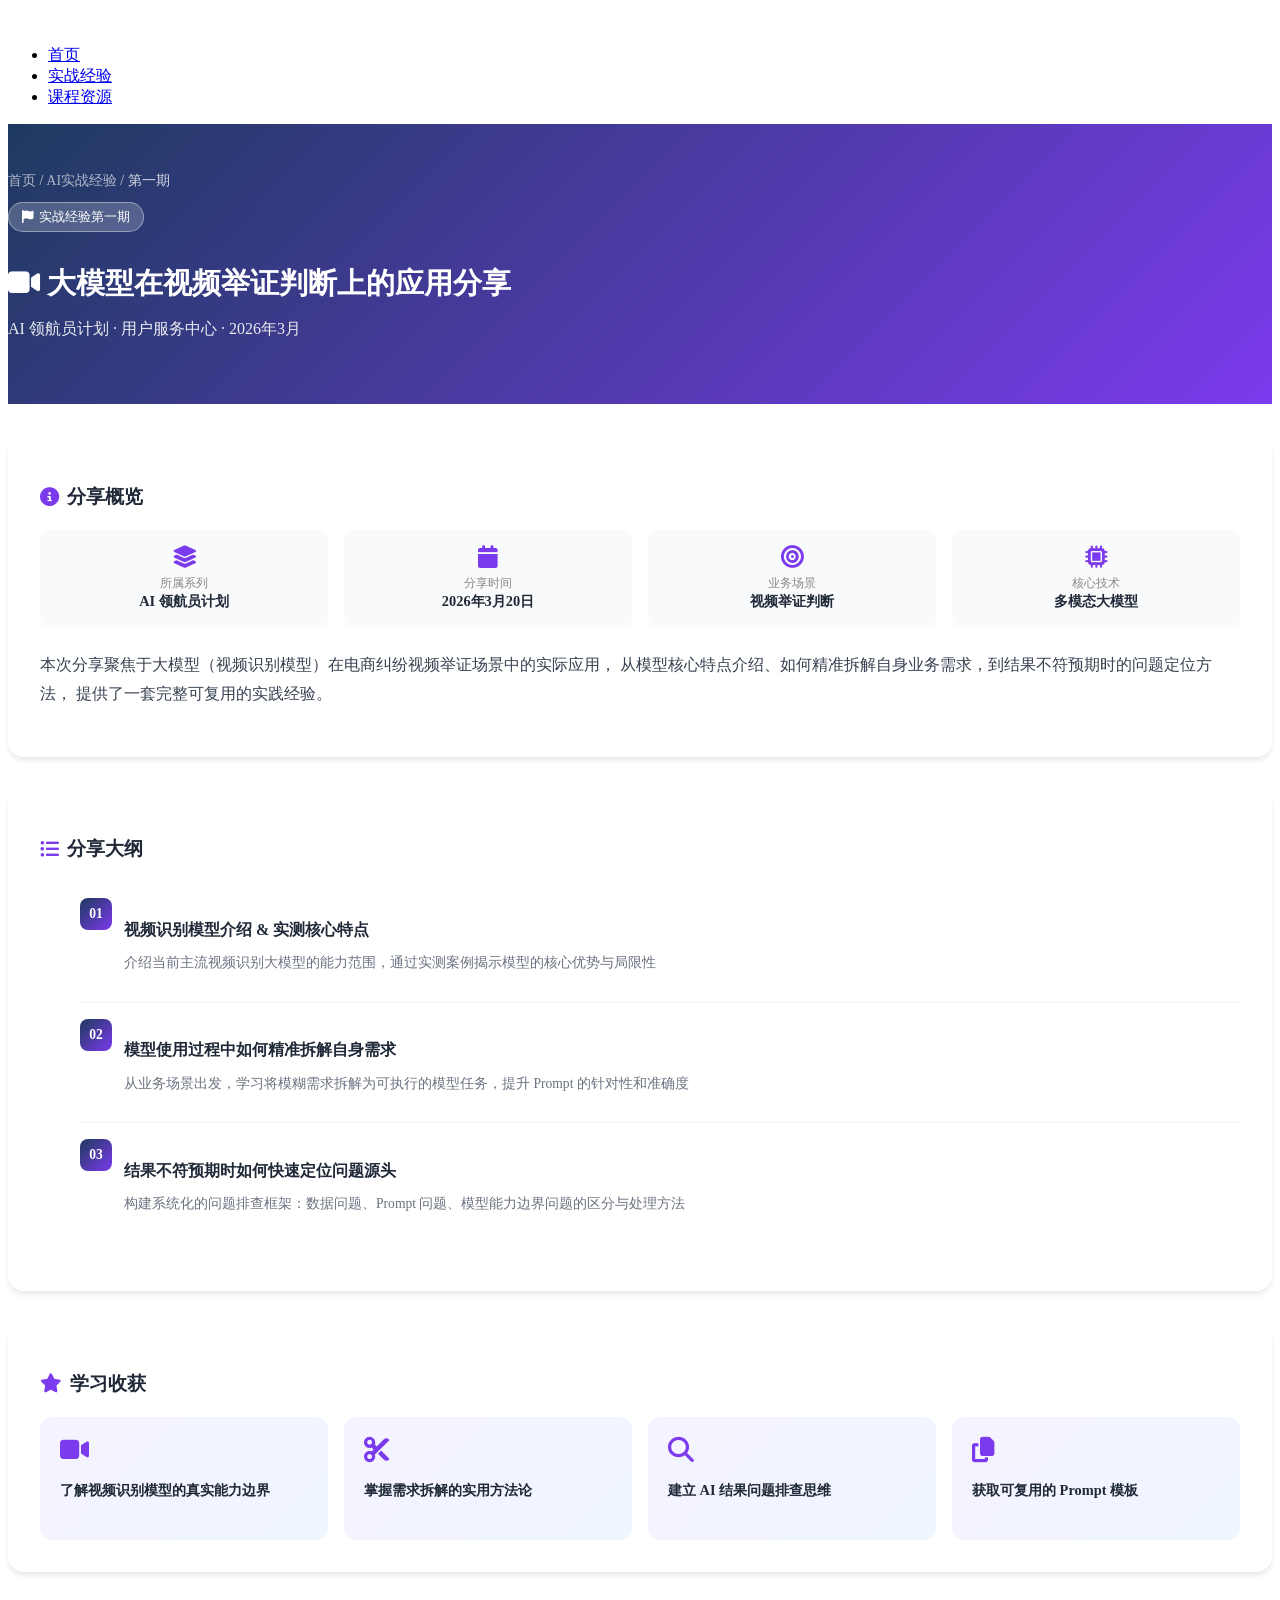
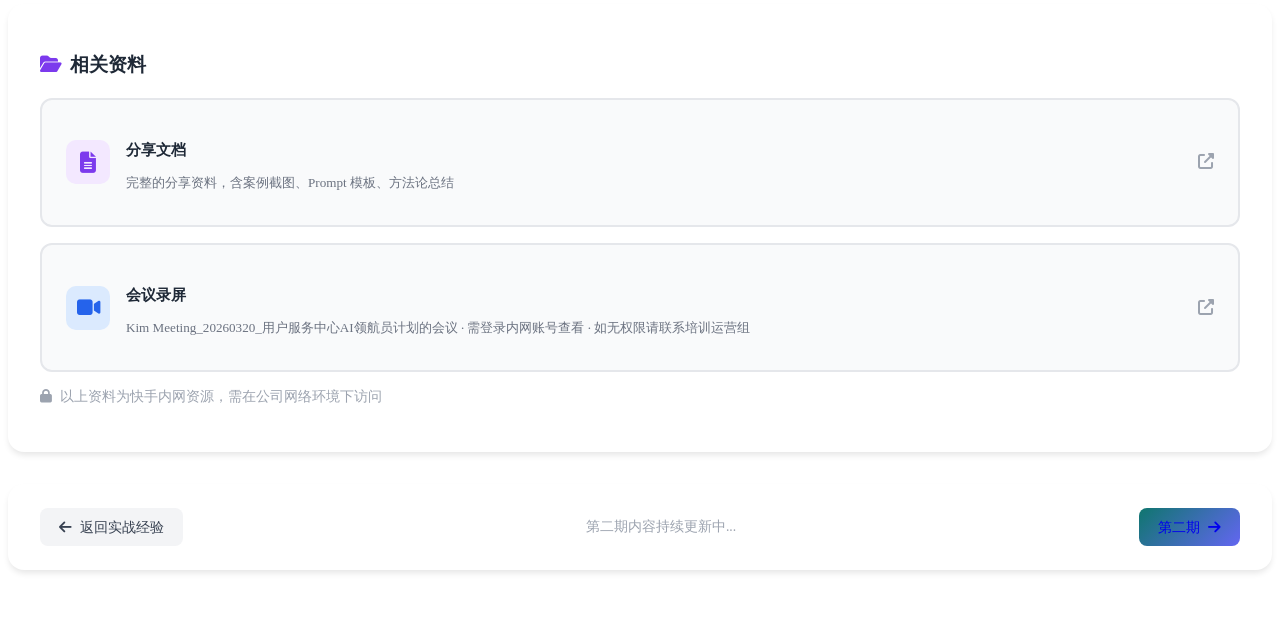
==== cases/case-01-video.html @ 4a6ee48a "sync: 同步AI学习库全量内容" ====
<!DOCTYPE html>
<html lang="zh-CN">
<head>
    <meta charset="UTF-8">
    <meta name="viewport" content="width=device-width, initial-scale=1.0">
    <title>大模型在视频举证判断上的应用分享 - AI智能应用学习库</title>
    <link rel="stylesheet" href="../styles.css">
    <link rel="stylesheet" href="https://cdnjs.cloudflare.com/ajax/libs/font-awesome/6.4.0/css/all.min.css">
    <style>
        .page-hero { background: linear-gradient(135deg, #1E3A5F 0%, #7C3AED 100%); color: white; padding: 3rem 0; }
        .page-hero h1 { font-size: 1.8rem; margin-bottom: 0.5rem; line-height: 1.4; }
        .page-hero p { opacity: 0.9; }
        .case-detail { padding: 2rem 0 4rem; }
        .info-card { background: white; border-radius: 16px; box-shadow: 0 4px 6px -1px rgba(0,0,0,0.1); padding: 2rem; margin-bottom: 2rem; }
        .info-card h2 { font-size: 1.2rem; color: #1F2937; margin-bottom: 1.25rem; display: flex; align-items: center; gap: 0.5rem; }
        .info-card h2 i { color: #7C3AED; }
        .meta-grid { display: grid; grid-template-columns: repeat(auto-fit, minmax(160px, 1fr)); gap: 1rem; margin-bottom: 1.5rem; }
        .meta-item { background: #F9FAFB; border-radius: 10px; padding: 1rem; text-align: center; }
        .meta-item i { font-size: 1.4rem; color: #7C3AED; margin-bottom: 0.4rem; display: block; }
        .meta-item .label { font-size: 0.78rem; color: #888; }
        .meta-item .value { font-weight: 600; color: #1F2937; font-size: 0.9rem; }
        .outline-list { list-style: none; }
        .outline-item { display: flex; align-items: flex-start; gap: 0.75rem; padding: 1rem 0; border-bottom: 1px solid #F3F4F6; }
        .outline-item:last-child { border-bottom: none; }
        .outline-num { background: linear-gradient(135deg, #1E3A5F, #7C3AED); color: white; width: 32px; height: 32px; border-radius: 8px; display: flex; align-items: center; justify-content: center; font-size: 0.85rem; flex-shrink: 0; font-weight: 600; }
        .outline-info h4 { font-size: 1rem; color: #1F2937; margin-bottom: 0.2rem; }
        .outline-info p { font-size: 0.85rem; color: #6B7280; }
        .resource-box { display: flex; flex-direction: column; gap: 1rem; }
        .resource-btn { display: flex; align-items: center; gap: 1rem; background: #F9FAFB; border: 2px solid #E5E7EB; border-radius: 12px; padding: 1.25rem 1.5rem; text-decoration: none; color: #1F2937; transition: all 0.3s; }
        .resource-btn:hover { border-color: #7C3AED; background: #F5F3FF; }
        .resource-btn .icon { width: 44px; height: 44px; border-radius: 10px; display: flex; align-items: center; justify-content: center; font-size: 1.3rem; flex-shrink: 0; }
        .resource-btn .icon.purple { background: #F3E8FF; color: #7C3AED; }
        .resource-btn .icon.blue { background: #DBEAFE; color: #2563EB; }
        .resource-btn .icon.gray { background: #F3F4F6; color: #6B7280; }
        .resource-btn .text h4 { font-size: 0.95rem; font-weight: 600; margin-bottom: 0.15rem; }
        .resource-btn .text p { font-size: 0.82rem; color: #6B7280; }
        .resource-btn .arrow { margin-left: auto; color: #9CA3AF; }
        .takeaway-grid { display: grid; grid-template-columns: repeat(auto-fit, minmax(220px, 1fr)); gap: 1rem; }
        .takeaway-item { background: linear-gradient(135deg, #F5F3FF, #EFF6FF); border-radius: 12px; padding: 1.25rem; }
        .takeaway-item i { font-size: 1.6rem; color: #7C3AED; margin-bottom: 0.5rem; display: block; }
        .takeaway-item h4 { font-size: 0.9rem; color: #1F2937; font-weight: 600; }
        .series-badge { display: inline-flex; align-items: center; gap: 0.4rem; background: rgba(255,255,255,0.2); border: 1px solid rgba(255,255,255,0.4); padding: 0.3rem 0.8rem; border-radius: 20px; font-size: 0.82rem; margin-bottom: 0.75rem; }
        .nav-bottom { background: white; border-radius: 16px; box-shadow: 0 4px 6px -1px rgba(0,0,0,0.1); padding: 1.5rem 2rem; display: flex; align-items: center; justify-content: space-between; flex-wrap: wrap; gap: 1rem; }
        .nav-btn { display: inline-flex; align-items: center; gap: 0.5rem; padding: 0.6rem 1.2rem; border-radius: 8px; text-decoration: none; font-size: 0.9rem; font-weight: 500; transition: opacity 0.3s; }
        .nav-btn.back { background: #F3F4F6; color: #374151; }
        .nav-btn.back:hover { background: #E5E7EB; }
        .nav-btn.next { background: #6B7280; color: white; cursor: default; opacity: 0.5; }
    </style>
</head>
<body>
    <nav class="navbar">
        <div class="container">
            <a href="../index.html" class="nav-brand" style="color:white;text-decoration:none;">
                <i class="fas fa-brain"></i><span>AI学习</span>
            </a>
            <ul class="nav-menu">
                <li><a href="../index.html">首页</a></li>
                <li><a href="../index.html#cases">实战经验</a></li>
                <li><a href="../index.html#courses">课程资源</a></li>
            </ul>
        </div>
    </nav>

    <div class="page-hero">
        <div class="container">
            <div style="margin-bottom:0.75rem; opacity:0.8; font-size:0.85rem;">
                <a href="../index.html" style="color:rgba(255,255,255,0.8);text-decoration:none;">首页</a>
                / <a href="../index.html#cases" style="color:rgba(255,255,255,0.8);text-decoration:none;">AI实战经验</a>
                / <span>第一期</span>
            </div>
            <div class="series-badge"><i class="fas fa-flag"></i> 实战经验第一期</div>
            <h1><i class="fas fa-video"></i> 大模型在视频举证判断上的应用分享</h1>
            <p>AI 领航员计划 · 用户服务中心 · 2026年3月</p>
        </div>
    </div>

    <div class="case-detail">
        <div class="container">

            <!-- 基本信息 -->
            <div class="info-card">
                <h2><i class="fas fa-info-circle"></i> 分享概览</h2>
                <div class="meta-grid">
                    <div class="meta-item">
                        <i class="fas fa-layer-group"></i>
                        <div class="label">所属系列</div>
                        <div class="value">AI 领航员计划</div>
                    </div>
                    <div class="meta-item">
                        <i class="fas fa-calendar"></i>
                        <div class="label">分享时间</div>
                        <div class="value">2026年3月20日</div>
                    </div>
                    <div class="meta-item">
                        <i class="fas fa-bullseye"></i>
                        <div class="label">业务场景</div>
                        <div class="value">视频举证判断</div>
                    </div>
                    <div class="meta-item">
                        <i class="fas fa-microchip"></i>
                        <div class="label">核心技术</div>
                        <div class="value">多模态大模型</div>
                    </div>
                </div>
                <p style="color:#374151; line-height:1.8;">
                    本次分享聚焦于大模型（视频识别模型）在电商纠纷视频举证场景中的实际应用，
                    从模型核心特点介绍、如何精准拆解自身业务需求，到结果不符预期时的问题定位方法，
                    提供了一套完整可复用的实践经验。
                </p>
            </div>

            <!-- 分享大纲 -->
            <div class="info-card">
                <h2><i class="fas fa-list-ul"></i> 分享大纲</h2>
                <ul class="outline-list">
                    <li class="outline-item">
                        <div class="outline-num">01</div>
                        <div class="outline-info">
                            <h4>视频识别模型介绍 &amp; 实测核心特点</h4>
                            <p>介绍当前主流视频识别大模型的能力范围，通过实测案例揭示模型的核心优势与局限性</p>
                        </div>
                    </li>
                    <li class="outline-item">
                        <div class="outline-num">02</div>
                        <div class="outline-info">
                            <h4>模型使用过程中如何精准拆解自身需求</h4>
                            <p>从业务场景出发，学习将模糊需求拆解为可执行的模型任务，提升 Prompt 的针对性和准确度</p>
                        </div>
                    </li>
                    <li class="outline-item">
                        <div class="outline-num">03</div>
                        <div class="outline-info">
                            <h4>结果不符预期时如何快速定位问题源头</h4>
                            <p>构建系统化的问题排查框架：数据问题、Prompt 问题、模型能力边界问题的区分与处理方法</p>
                        </div>
                    </li>
                </ul>
            </div>

            <!-- 学习收获 -->
            <div class="info-card">
                <h2><i class="fas fa-star"></i> 学习收获</h2>
                <div class="takeaway-grid">
                    <div class="takeaway-item">
                        <i class="fas fa-video"></i>
                        <h4>了解视频识别模型的真实能力边界</h4>
                    </div>
                    <div class="takeaway-item">
                        <i class="fas fa-cut"></i>
                        <h4>掌握需求拆解的实用方法论</h4>
                    </div>
                    <div class="takeaway-item">
                        <i class="fas fa-search"></i>
                        <h4>建立 AI 结果问题排查思维</h4>
                    </div>
                    <div class="takeaway-item">
                        <i class="fas fa-copy"></i>
                        <h4>获取可复用的 Prompt 模板</h4>
                    </div>
                </div>
            </div>

            <!-- 资料获取 -->
            <div class="info-card">
                <h2><i class="fas fa-folder-open"></i> 相关资料</h2>
                <div class="resource-box">
                    <a href="https://docs.corp.kuaishou.com/d/home/fcADYPCc9VIPraGzeUcB0r8sg" target="_blank" class="resource-btn">
                        <div class="icon purple"><i class="fas fa-file-alt"></i></div>
                        <div class="text">
                            <h4>分享文档</h4>
                            <p>完整的分享资料，含案例截图、Prompt 模板、方法论总结</p>
                        </div>
                        <div class="arrow"><i class="fas fa-external-link-alt"></i></div>
                    </a>
                    <a href="https://docs.corp.kuaishou.com/file/fcAAKhbG3zj_QWT_fup1BuYsq" target="_blank" class="resource-btn">
                        <div class="icon blue"><i class="fas fa-video"></i></div>
                        <div class="text">
                            <h4>会议录屏</h4>
                            <p>Kim Meeting_20260320_用户服务中心AI领航员计划的会议 · 需登录内网账号查看 · 如无权限请联系培训运营组</p>
                        </div>
                        <div class="arrow"><i class="fas fa-external-link-alt"></i></div>
                    </a>
                </div>
                <p style="margin-top:1rem; font-size:0.85rem; color:#9CA3AF;">
                    <i class="fas fa-lock" style="margin-right:0.3rem;"></i>
                    以上资料为快手内网资源，需在公司网络环境下访问
                </p>
            </div>

            <!-- 底部导航 -->
            <div class="nav-bottom">
                <a href="../index.html#cases" class="nav-btn back">
                    <i class="fas fa-arrow-left"></i> 返回实战经验
                </a>
                <span style="color:#9CA3AF; font-size:0.85rem;">第二期内容持续更新中...</span>
                <a href="case-02-html.html" class="nav-btn prev" style="background:linear-gradient(135deg,#0F766E,#6366F1);">
                    第二期 <i class="fas fa-arrow-right"></i>
                </a>
            </div>

        </div>
    </div>
</body>
</html>
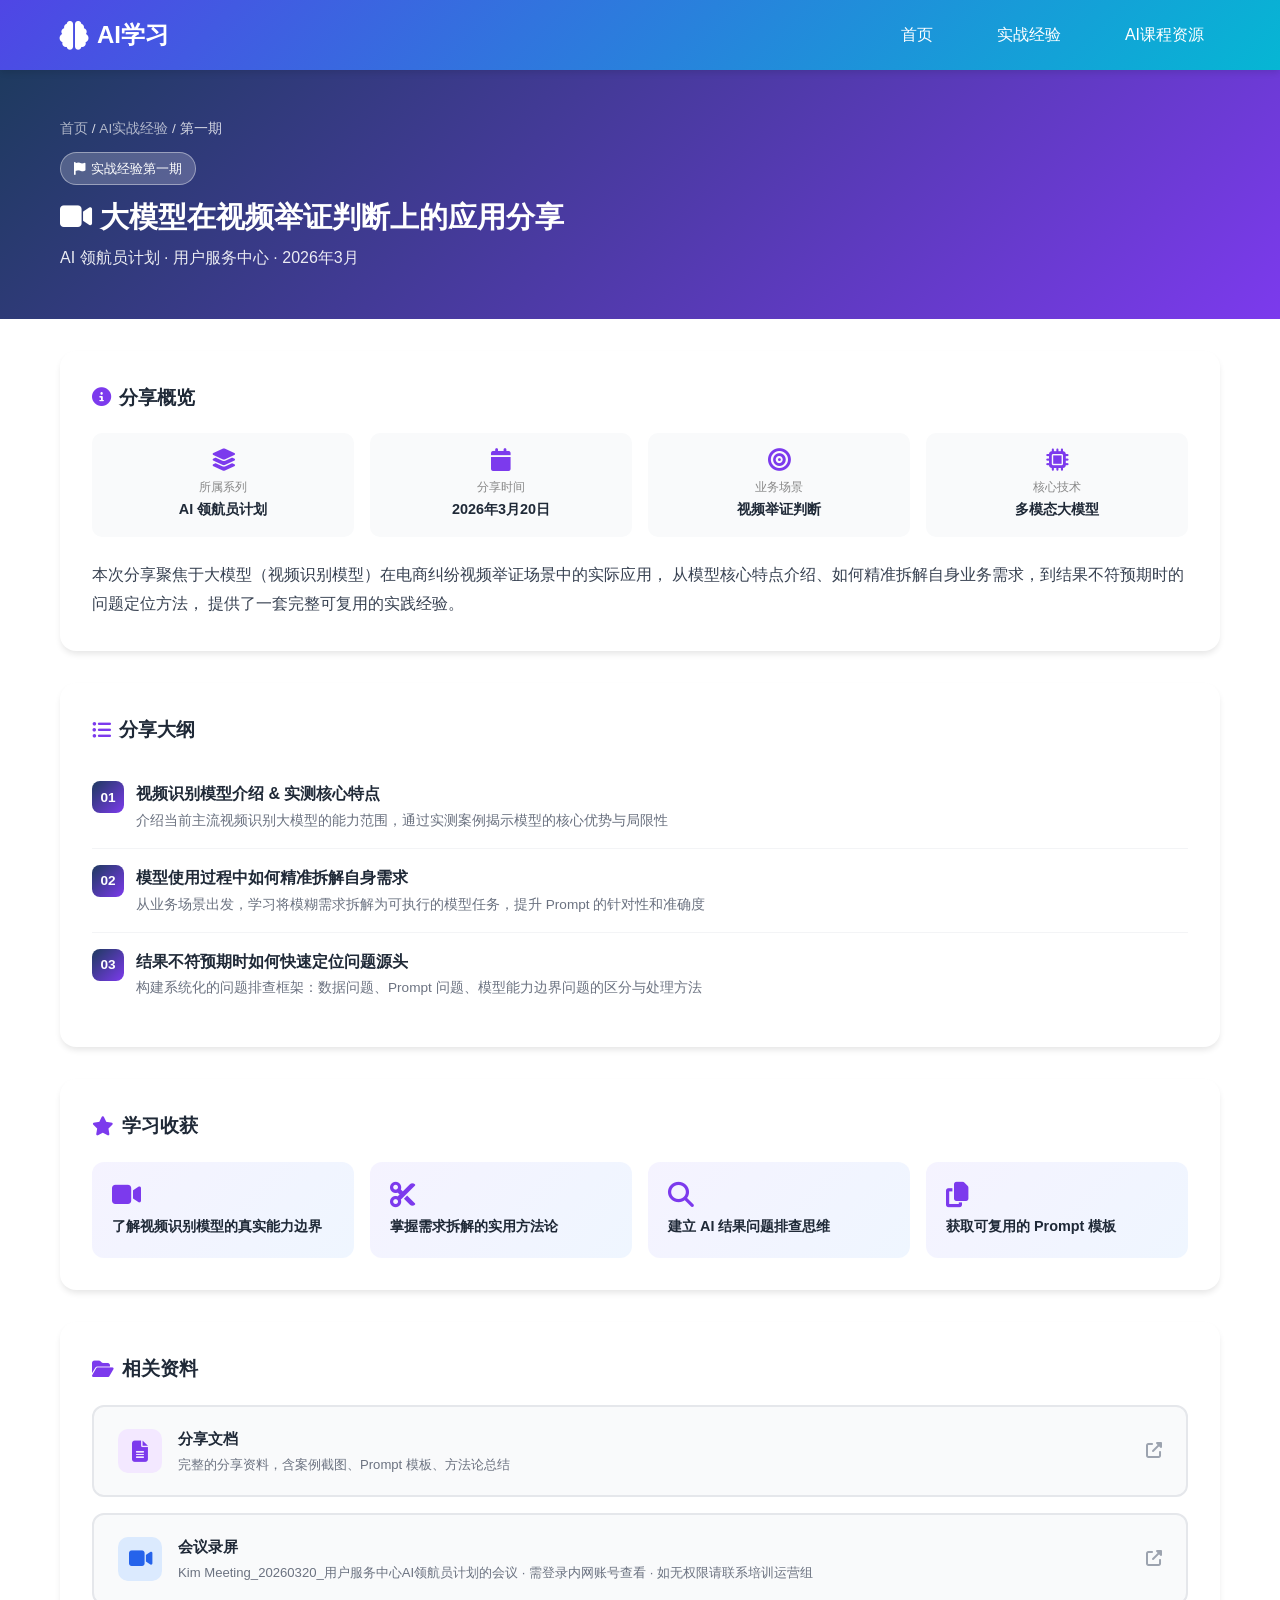
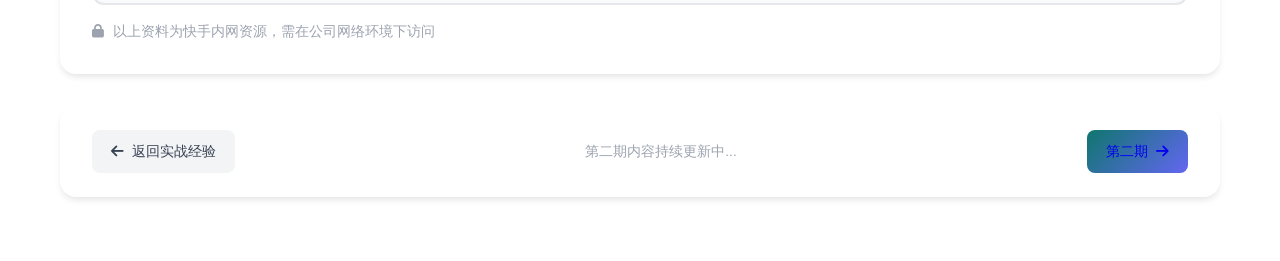
==== commit 68504249: "课程资源→AI课程资源" ====
--- a/cases/case-01-video.html
+++ b/cases/case-01-video.html
@@ -56,7 +56,7 @@
             <ul class="nav-menu">
                 <li><a href="../index.html">首页</a></li>
                 <li><a href="../index.html#cases">实战经验</a></li>
-                <li><a href="../index.html#courses">课程资源</a></li>
+                <li><a href="../index.html#courses">AI课程资源</a></li>
             </ul>
         </div>
     </nav>
--- a/styles.css
+++ b/styles.css
@@ -0,0 +1,825 @@
+/* 全局样式 */
+* {
+    margin: 0;
+    padding: 0;
+    box-sizing: border-box;
+}
+
+:root {
+    --primary-color: #4F46E5;
+    --secondary-color: #06B6D4;
+    --success-color: #10B981;
+    --warning-color: #F59E0B;
+    --danger-color: #EF4444;
+    --dark-color: #1F2937;
+    --light-color: #F9FAFB;
+    --text-color: #374151;
+    --border-color: #E5E7EB;
+    --shadow: 0 4px 6px -1px rgba(0, 0, 0, 0.1);
+    --shadow-lg: 0 10px 15px -3px rgba(0, 0, 0, 0.1);
+}
+
+body {
+    font-family: -apple-system, BlinkMacSystemFont, 'Segoe UI', 'PingFang SC', 'Hiragino Sans GB', 
+                 'Microsoft YaHei', 'Helvetica Neue', Helvetica, Arial, sans-serif;
+    line-height: 1.6;
+    color: var(--text-color);
+    background-color: #fff;
+}
+
+.container {
+    max-width: 1200px;
+    margin: 0 auto;
+    padding: 0 20px;
+}
+
+/* 导航栏 */
+.navbar {
+    background: linear-gradient(135deg, var(--primary-color) 0%, var(--secondary-color) 100%);
+    color: white;
+    padding: 1rem 0;
+    position: sticky;
+    top: 0;
+    z-index: 1000;
+    box-shadow: var(--shadow);
+}
+
+.navbar .container {
+    display: flex;
+    justify-content: space-between;
+    align-items: center;
+}
+
+.nav-brand {
+    display: flex;
+    align-items: center;
+    gap: 0.5rem;
+    font-size: 1.5rem;
+    font-weight: bold;
+}
+
+.nav-brand i {
+    font-size: 1.8rem;
+}
+
+.nav-menu {
+    display: flex;
+    list-style: none;
+    gap: 2rem;
+}
+
+.nav-menu a {
+    color: white;
+    text-decoration: none;
+    font-weight: 500;
+    transition: opacity 0.3s;
+    padding: 0.5rem 1rem;
+    border-radius: 8px;
+}
+
+.nav-menu a:hover,
+.nav-menu a.active {
+    background: rgba(255, 255, 255, 0.2);
+}
+
+.mobile-menu-toggle {
+    display: none;
+    background: none;
+    border: none;
+    color: white;
+    font-size: 1.5rem;
+    cursor: pointer;
+}
+
+/* 英雄区 */
+.hero {
+    background: linear-gradient(135deg, #667eea 0%, #764ba2 100%);
+    color: white;
+    padding: 6rem 0;
+    text-align: center;
+}
+
+.hero-content {
+    max-width: 800px;
+    margin: 0 auto;
+}
+
+.hero-title {
+    font-size: 3rem;
+    margin-bottom: 1rem;
+    display: flex;
+    align-items: center;
+    justify-content: center;
+    gap: 1rem;
+}
+
+.hero-title i {
+    font-size: 3.5rem;
+    animation: bounce 2s infinite;
+}
+
+@keyframes bounce {
+    0%, 100% { transform: translateY(0); }
+    50% { transform: translateY(-10px); }
+}
+
+.hero-subtitle {
+    font-size: 1.5rem;
+    margin-bottom: 1rem;
+    font-weight: 600;
+}
+
+.hero-description {
+    font-size: 1.1rem;
+    margin-bottom: 2rem;
+    line-height: 1.8;
+    opacity: 0.95;
+}
+
+.hero-buttons {
+    display: flex;
+    gap: 1rem;
+    justify-content: center;
+    flex-wrap: wrap;
+}
+
+/* 按钮样式 */
+.btn {
+    display: inline-flex;
+    align-items: center;
+    gap: 0.5rem;
+    padding: 0.75rem 1.5rem;
+    border-radius: 8px;
+    text-decoration: none;
+    font-weight: 600;
+    transition: all 0.3s;
+    border: none;
+    cursor: pointer;
+}
+
+.btn-primary {
+    background: white;
+    color: var(--primary-color);
+}
+
+.btn-primary:hover {
+    transform: translateY(-2px);
+    box-shadow: var(--shadow-lg);
+}
+
+.btn-secondary {
+    background: rgba(255, 255, 255, 0.2);
+    color: white;
+    border: 2px solid white;
+}
+
+.btn-secondary:hover {
+    background: rgba(255, 255, 255, 0.3);
+}
+
+/* 通用区块样式 */
+.content-section {
+    padding: 5rem 0;
+}
+
+.bg-light {
+    background-color: var(--light-color);
+}
+
+.section-title {
+    font-size: 2.5rem;
+    text-align: center;
+    margin-bottom: 1rem;
+    color: var(--dark-color);
+    display: flex;
+    align-items: center;
+    justify-content: center;
+    gap: 1rem;
+}
+
+.section-subtitle {
+    text-align: center;
+    font-size: 1.1rem;
+    color: var(--text-color);
+    margin-bottom: 3rem;
+}
+
+/* 为什么区块 */
+.why-section {
+    padding: 5rem 0;
+    background: linear-gradient(to bottom, white, var(--light-color));
+}
+
+.why-content {
+    max-width: 900px;
+    margin: 0 auto;
+}
+
+.problem-list {
+    display: grid;
+    grid-template-columns: repeat(auto-fit, minmax(250px, 1fr));
+    gap: 1.5rem;
+    margin: 2rem 0;
+}
+
+.problem-item {
+    display: flex;
+    align-items: center;
+    gap: 1rem;
+    padding: 1rem;
+    background: white;
+    border-radius: 8px;
+    box-shadow: var(--shadow);
+}
+
+.problem-item i {
+    color: var(--danger-color);
+    font-size: 1.5rem;
+}
+
+.solution-box {
+    background: linear-gradient(135deg, var(--primary-color), var(--secondary-color));
+    color: white;
+    padding: 2rem;
+    border-radius: 12px;
+    margin-top: 2rem;
+}
+
+.solution-box h3 {
+    font-size: 1.5rem;
+    margin-bottom: 1rem;
+    display: flex;
+    align-items: center;
+    gap: 0.5rem;
+}
+
+.solution-list {
+    list-style: none;
+}
+
+.solution-list li {
+    display: flex;
+    align-items: center;
+    gap: 0.5rem;
+    padding: 0.5rem 0;
+    font-size: 1.1rem;
+}
+
+.solution-list i {
+    color: var(--success-color);
+    background: white;
+    border-radius: 50%;
+    padding: 0.2rem;
+}
+
+/* 快速导航 */
+.quick-nav {
+    padding: 5rem 0;
+}
+
+.nav-grid {
+    display: grid;
+    grid-template-columns: repeat(4, 1fr);
+    gap: 1.5rem;
+    margin-top: 3rem;
+}
+
+.nav-card {
+    background: white;
+    padding: 1.5rem 1rem;
+    border-radius: 12px;
+    text-align: center;
+    box-shadow: var(--shadow);
+    text-decoration: none;
+    color: var(--text-color);
+    transition: all 0.3s;
+    border: 2px solid transparent;
+}
+
+.nav-card:hover {
+    transform: translateY(-5px);
+    box-shadow: var(--shadow-lg);
+    border-color: var(--primary-color);
+}
+
+.nav-card i {
+    font-size: 3rem;
+    color: var(--primary-color);
+    margin-bottom: 1rem;
+}
+
+.nav-card h3 {
+    font-size: 1.5rem;
+    margin-bottom: 0.5rem;
+    color: var(--dark-color);
+}
+
+/* 课程卡片 */
+.course-tabs {
+    display: flex;
+    justify-content: center;
+    gap: 1rem;
+    margin: 2rem 0;
+}
+
+.tab-btn {
+    padding: 0.75rem 2rem;
+    border: 2px solid var(--border-color);
+    background: white;
+    border-radius: 8px;
+    font-size: 1rem;
+    font-weight: 600;
+    cursor: pointer;
+    transition: all 0.3s;
+}
+
+.tab-btn.active {
+    background: var(--primary-color);
+    color: white;
+    border-color: var(--primary-color);
+}
+
+.tab-pane {
+    display: none;
+}
+
+.tab-pane.active {
+    display: block;
+}
+
+.course-grid {
+    display: grid;
+    grid-template-columns: repeat(auto-fit, minmax(320px, 1fr));
+    gap: 2rem;
+    margin-top: 2rem;
+}
+
+.course-card {
+    background: white;
+    padding: 2rem;
+    border-radius: 12px;
+    box-shadow: var(--shadow);
+    transition: all 0.3s;
+    position: relative;
+    border: 2px solid transparent;
+}
+
+.course-card:hover {
+    transform: translateY(-5px);
+    box-shadow: var(--shadow-lg);
+    border-color: var(--primary-color);
+}
+
+.course-card.featured {
+    border: 2px solid var(--primary-color);
+}
+
+.featured-badge {
+    position: absolute;
+    top: 1rem;
+    right: 1rem;
+    background: var(--danger-color);
+    color: white;
+    padding: 0.25rem 0.75rem;
+    border-radius: 20px;
+    font-size: 0.875rem;
+    font-weight: 600;
+}
+
+.course-icon {
+    width: 60px;
+    height: 60px;
+    background: linear-gradient(135deg, var(--primary-color), var(--secondary-color));
+    border-radius: 12px;
+    display: flex;
+    align-items: center;
+    justify-content: center;
+    margin-bottom: 1rem;
+}
+
+.course-icon i {
+    font-size: 2rem;
+    color: white;
+}
+
+.course-card h3 {
+    font-size: 1.3rem;
+    margin-bottom: 0.5rem;
+    color: var(--dark-color);
+}
+
+.course-meta {
+    display: flex;
+    gap: 1rem;
+    margin: 1rem 0;
+    flex-wrap: wrap;
+}
+
+.course-meta span {
+    display: flex;
+    align-items: center;
+    gap: 0.3rem;
+    font-size: 0.9rem;
+    color: var(--text-color);
+}
+
+.course-link {
+    display: inline-flex;
+    align-items: center;
+    color: var(--primary-color);
+    text-decoration: none;
+    font-weight: 600;
+    margin-top: 1rem;
+    transition: gap 0.3s;
+}
+
+.course-link:hover {
+    gap: 0.5rem;
+}
+
+/* 工具卡片 */
+.tools-grid {
+    display: grid;
+    grid-template-columns: repeat(auto-fit, minmax(280px, 1fr));
+    gap: 2rem;
+    margin-top: 2rem;
+}
+
+.tool-card {
+    background: white;
+    padding: 2rem;
+    border-radius: 12px;
+    box-shadow: var(--shadow);
+    transition: all 0.3s;
+    border: 2px solid transparent;
+}
+
+.tool-card:hover {
+    transform: translateY(-5px);
+    box-shadow: var(--shadow-lg);
+    border-color: var(--secondary-color);
+}
+
+.tool-header {
+    display: flex;
+    align-items: center;
+    gap: 1rem;
+    margin-bottom: 1rem;
+}
+
+.tool-icon {
+    font-size: 2.5rem;
+    color: var(--secondary-color);
+}
+
+.tool-header h3 {
+    font-size: 1.5rem;
+    color: var(--dark-color);
+}
+
+.tool-desc {
+    margin-bottom: 1rem;
+    color: var(--text-color);
+}
+
+.tool-features {
+    list-style: none;
+    margin: 1.5rem 0;
+}
+
+.tool-features li {
+    display: flex;
+    align-items: center;
+    gap: 0.5rem;
+    padding: 0.5rem 0;
+}
+
+.tool-features i {
+    color: var(--success-color);
+}
+
+.btn-tool {
+    width: 100%;
+    background: var(--secondary-color);
+    color: white;
+    justify-content: center;
+}
+
+.btn-tool:hover {
+    background: #0891b2;
+}
+
+/* 资讯卡片 */
+.news-grid {
+    display: grid;
+    grid-template-columns: repeat(auto-fit, minmax(400px, 1fr));
+    gap: 2rem;
+    margin-top: 2rem;
+}
+
+.news-card {
+    background: white;
+    padding: 2rem;
+    border-radius: 12px;
+    box-shadow: var(--shadow);
+    transition: all 0.3s;
+    position: relative;
+    border: 2px solid transparent;
+}
+
+.news-card:hover {
+    transform: translateY(-5px);
+    box-shadow: var(--shadow-lg);
+    border-color: var(--warning-color);
+}
+
+.news-badge {
+    position: absolute;
+    top: 1rem;
+    right: 1rem;
+    padding: 0.25rem 0.75rem;
+    border-radius: 20px;
+    font-size: 0.875rem;
+    font-weight: 600;
+    color: white;
+}
+
+.news-badge.daily {
+    background: var(--warning-color);
+}
+
+.news-badge.weekly {
+    background: var(--primary-color);
+}
+
+.news-icon {
+    font-size: 3rem;
+    color: var(--warning-color);
+    margin-bottom: 1rem;
+}
+
+.news-card h3 {
+    font-size: 1.5rem;
+    margin-bottom: 1rem;
+    color: var(--dark-color);
+}
+
+.news-meta {
+    margin: 1rem 0;
+}
+
+.news-meta span {
+    display: flex;
+    align-items: center;
+    gap: 0.3rem;
+    color: var(--text-color);
+}
+
+.news-link {
+    display: inline-flex;
+    align-items: center;
+    color: var(--warning-color);
+    text-decoration: none;
+    font-weight: 600;
+    margin-top: 1rem;
+}
+
+/* 学习路径 */
+.learning-paths {
+    display: grid;
+    grid-template-columns: repeat(auto-fit, minmax(320px, 1fr));
+    gap: 2rem;
+    margin-top: 3rem;
+}
+
+.path-card {
+    background: white;
+    padding: 2rem;
+    border-radius: 12px;
+    box-shadow: var(--shadow);
+    transition: all 0.3s;
+    position: relative;
+    border: 2px solid transparent;
+}
+
+.path-card:hover {
+    transform: translateY(-5px);
+    box-shadow: var(--shadow-lg);
+}
+
+.path-card.featured {
+    border: 2px solid var(--primary-color);
+}
+
+.path-badge {
+    position: absolute;
+    top: 1rem;
+    right: 1rem;
+    padding: 0.25rem 0.75rem;
+    border-radius: 20px;
+    font-size: 0.875rem;
+    font-weight: 600;
+    color: white;
+}
+
+.path-badge.beginner {
+    background: var(--success-color);
+}
+
+.path-badge.advanced {
+    background: var(--danger-color);
+}
+
+.path-badge.business {
+    background: var(--warning-color);
+}
+
+.path-icon {
+    font-size: 3rem;
+    color: var(--primary-color);
+    margin-bottom: 1rem;
+}
+
+.path-card h3 {
+    font-size: 1.5rem;
+    margin-bottom: 1rem;
+    color: var(--dark-color);
+}
+
+.path-desc {
+    margin-bottom: 1.5rem;
+    color: var(--text-color);
+}
+
+.path-features {
+    list-style: none;
+    margin-bottom: 1.5rem;
+}
+
+.path-features li {
+    display: flex;
+    align-items: center;
+    gap: 0.5rem;
+    padding: 0.5rem 0;
+}
+
+.path-features i {
+    color: var(--primary-color);
+}
+
+.btn-path {
+    width: 100%;
+    background: var(--primary-color);
+    color: white;
+    justify-content: center;
+}
+
+.btn-path:hover {
+    background: #4338ca;
+}
+
+/* CTA区块 */
+.cta-section {
+    background: linear-gradient(135deg, var(--primary-color), var(--secondary-color));
+    color: white;
+    padding: 5rem 0;
+    text-align: center;
+}
+
+.cta-section h2 {
+    font-size: 2.5rem;
+    margin-bottom: 1rem;
+}
+
+.cta-section p {
+    font-size: 1.2rem;
+    margin-bottom: 2rem;
+}
+
+.cta-buttons {
+    display: flex;
+    gap: 1rem;
+    justify-content: center;
+    flex-wrap: wrap;
+}
+
+.btn-cta-primary {
+    background: white;
+    color: var(--primary-color);
+}
+
+.btn-cta-secondary {
+    background: rgba(255, 255, 255, 0.2);
+    color: white;
+    border: 2px solid white;
+}
+
+/* 页脚 */
+.footer {
+    background: var(--dark-color);
+    color: white;
+    padding: 3rem 0 1rem;
+}
+
+.footer-content {
+    display: grid;
+    grid-template-columns: repeat(auto-fit, minmax(200px, 1fr));
+    gap: 2rem;
+    margin-bottom: 2rem;
+}
+
+.footer-section h3,
+.footer-section h4 {
+    margin-bottom: 1rem;
+}
+
+.footer-section ul {
+    list-style: none;
+}
+
+.footer-section a {
+    color: rgba(255, 255, 255, 0.8);
+    text-decoration: none;
+    display: block;
+    padding: 0.25rem 0;
+    transition: color 0.3s;
+}
+
+.footer-section a:hover {
+    color: white;
+}
+
+.footer-bottom {
+    border-top: 1px solid rgba(255, 255, 255, 0.1);
+    padding-top: 1rem;
+    text-align: center;
+    color: rgba(255, 255, 255, 0.6);
+}
+
+/* 响应式设计 */
+@media (max-width: 768px) {
+    .nav-menu {
+        display: none;
+    }
+
+    .mobile-menu-toggle {
+        display: block;
+    }
+
+    .hero-title {
+        font-size: 2rem;
+        flex-direction: column;
+    }
+
+    .hero-subtitle {
+        font-size: 1.2rem;
+    }
+
+    .section-title {
+        font-size: 2rem;
+        flex-direction: column;
+    }
+
+    .nav-grid,
+    .course-grid,
+    .tools-grid,
+    .news-grid,
+    .learning-paths {
+        grid-template-columns: 1fr;
+    }
+
+    .course-tabs {
+        flex-direction: column;
+    }
+
+    .hero-buttons,
+    .cta-buttons {
+        flex-direction: column;
+    }
+
+    .btn {
+        width: 100%;
+        justify-content: center;
+    }
+}
+
+/* 平滑滚动 */
+html {
+    scroll-behavior: smooth;
+}
+
+/* 加载动画 */
+@keyframes fadeIn {
+    from {
+        opacity: 0;
+        transform: translateY(20px);
+    }
+    to {
+        opacity: 1;
+        transform: translateY(0);
+    }
+}
+
+.content-section {
+    animation: fadeIn 0.6s ease-out;
+}
